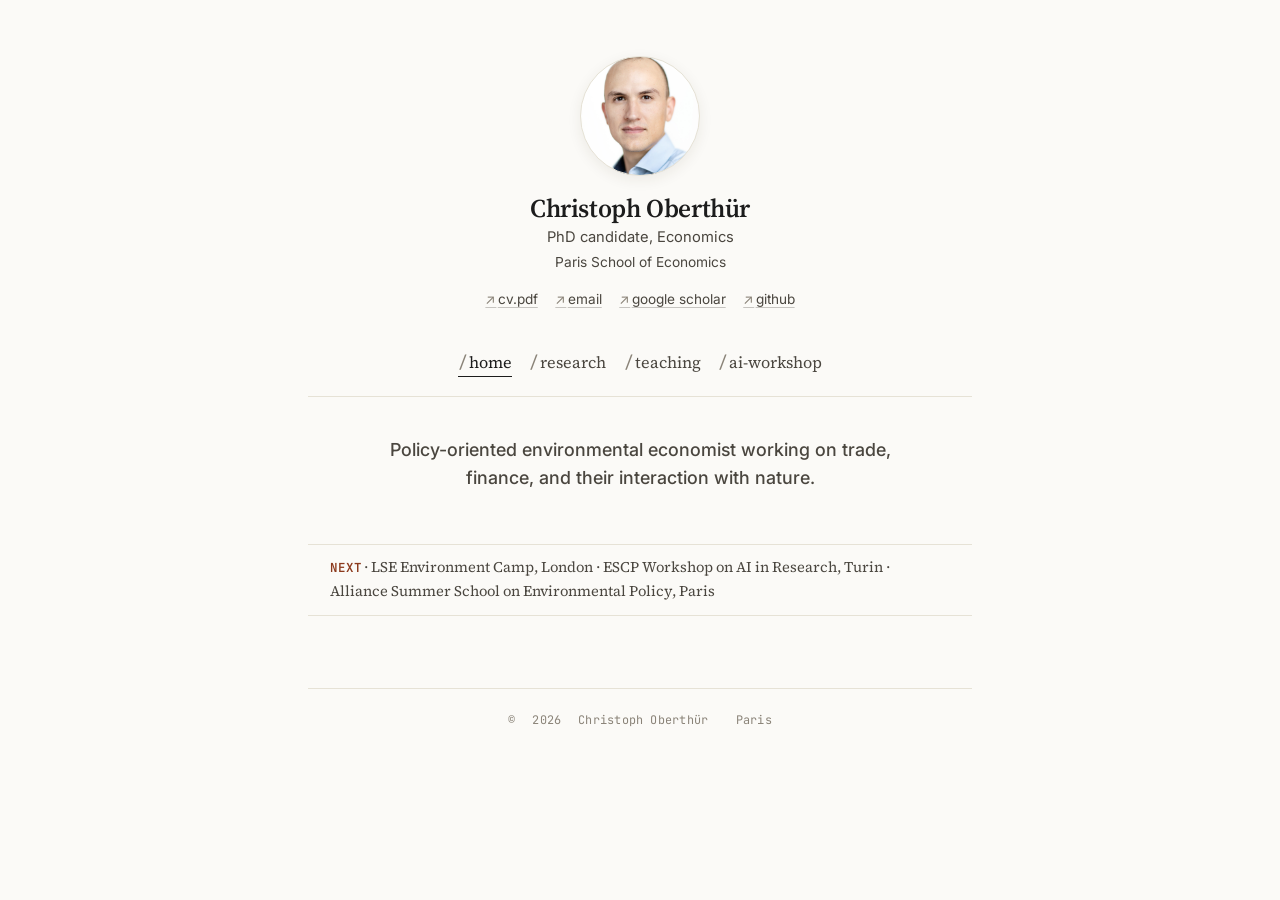
==== index.html @ 51893e3f "Add files via upload" ====
<!doctype html>
<html lang="en">
<head>
<meta charset="utf-8" />
<meta name="viewport" content="width=device-width, initial-scale=1" />
<title>Christoph Oberthür</title>
<meta name="description" content="Personal page of Christoph Oberthür, PhD candidate in Economics at the Paris School of Economics." />
<link rel="preconnect" href="https://fonts.googleapis.com" />
<link rel="preconnect" href="https://fonts.gstatic.com" crossorigin />
<link href="https://fonts.googleapis.com/css2?family=Source+Serif+4:opsz,wght@8..60,400;8..60,500;8..60,600&family=Inter:wght@400;500;600&family=JetBrains+Mono:wght@400&display=swap" rel="stylesheet" />
<link rel="stylesheet" href="minimal.css" />
<script src="minimal-tweaks.js"></script>
<style>
  /* Home-only: center the content column under the centered identity block. */
  body { text-align: center; }
  .lede, .next-line, .foot {
    margin-left: auto;
    margin-right: auto;
  }
  .lede { max-width: 32em; }
  .next-line {
    display: inline-block;
    border-left: none;
    border-top: 1px solid var(--rule);
    border-bottom: 1px solid var(--rule);
    padding: 0.7rem 1.4rem;
    background: transparent;
    text-align: left;
    max-width: 100%;
  }
  .foot { justify-content: center; }
  .foot span { margin: 0 0.6rem; }
</style>
</head>
<body>

<div class="shell">

  <aside class="side">
    <div class="avatar" aria-label="portrait of Christoph Oberthür"></div>
    <p class="id-name">Christoph Oberthür</p>
    <p class="id-role">PhD candidate, Economics</p>
    <p class="id-aff">Paris School of Economics</p>
    <ul class="links">
      <li><a href="CV_Christoph_Oberthuer.pdf"><span class="arrow">↗</span>cv.pdf</a></li>
      <li><a href="mailto:choberthur@mailbox.org"><span class="arrow">↗</span>email</a></li>
      <li><a href="https://scholar.google.com/citations?user=jgpY2G8AAAAJ&hl=en"><span class="arrow">↗</span>google scholar</a></li>
      <li><a href="https://github.com/s3chober"><span class="arrow">↗</span>github</a></li>
    </ul>
  </aside>

  <main>
    <nav class="topnav" aria-label="primary">
      <a class="current"><span class="slash">/</span>home</a>
      <a href="research.html"><span class="slash">/</span>research</a>
      <a href="teaching.html"><span class="slash">/</span>teaching</a>
      <a href="ai.html"><span class="slash">/</span>ai-workshop</a>
    </nav>

    <p class="lede" style="font-family: var(--sans); font-style: normal; font-weight: 500">Policy-oriented environmental economist working on trade, finance, and their interaction with nature.</p>

    <p class="next-line">
      <span class="next-label">Next</span> · LSE Environment Camp, London · ESCP Workshop on AI in Research, Turin · Alliance Summer School on Environmental Policy, Paris
    </p>

    <div class="foot">
      <span>© <span class="yr">2026</span> Christoph Oberthür</span>
      <span>Paris</span>
    </div>
  </main>

</div>

<script>
  document.querySelectorAll('.yr').forEach(n => n.textContent = new Date().getFullYear());
</script>

</body>
</html>
---- minimal.css ----
/* =============================================================
   minimal.css — shared shell for the minimal multi-page site
   Sidebar identity card + main column with Pascal-style /nav
   ============================================================= */

:root {
  --ink:        #1c1c1c;
  --ink-soft:   #4a463f;
  --muted:      #8a8378;
  --rule:       #e6e2d6;
  --rule-soft:  #f0eadd;
  --paper:      #fbfaf7;
  --bg:         #fbfaf7;
  --accent:     #b14a2a;
  --accent-deep:#8c3a1d;

  --serif:      "Source Serif 4", "Iowan Old Style", Cambria, Georgia, serif;
  --sans:       "Inter", system-ui, -apple-system, sans-serif;
  --mono:       "JetBrains Mono", ui-monospace, "SF Mono", Menlo, Consolas, monospace;

  --maxw:       1020px;
}

* { box-sizing: border-box; }
html { scroll-behavior: smooth; }

body {
  margin: 0;
  background: var(--bg);
  color: var(--ink);
  font-family: var(--mt-serif, var(--serif));
  font-size: var(--mt-font-size, 18px);
  line-height: 1.6;
  -webkit-font-smoothing: antialiased;
  text-rendering: optimizeLegibility;
}

p { margin: 0 0 1rem; text-wrap: pretty; }
p:last-child { margin-bottom: 0; }
em { font-style: italic; color: var(--ink-soft); }
strong { font-weight: 600; color: var(--ink); }

a {
  color: var(--ink);
  text-decoration: underline;
  text-decoration-thickness: 1px;
  text-underline-offset: 3px;
  text-decoration-color: color-mix(in oklab, var(--ink) 32%, transparent);
  transition: color 0.15s, text-decoration-color 0.15s;
}
a:hover {
  color: var(--accent);
  text-decoration-color: var(--accent);
}

/* ===== version switcher (warm | minimal | sidebar) ===== */
.vbar {
  border-bottom: 1px solid var(--rule);
  font-family: var(--mono);
  font-size: 0.74rem;
  color: var(--muted);
  letter-spacing: 0.02em;
  background: var(--paper);
}
.vbar-inner {
  max-width: var(--maxw);
  margin: 0 auto;
  padding: 0.55rem 1.75rem;
  display: flex;
  justify-content: flex-end;
  align-items: center;
  gap: 0.7rem;
}
.vbar-inner a, .vbar-inner span {
  color: var(--muted);
  text-decoration: none;
  border: none;
}
.vbar-inner a:hover { color: var(--ink); }
.vbar-inner a.active { color: var(--ink); }

/* ===== shell (centered single column) ===== */
.shell {
  max-width: 720px;
  margin: 0 auto;
  padding: 3.5rem 1.75rem 4.5rem;
  display: block;
}

/* ===== centered identity header ===== */
.side {
  text-align: center;
  margin-bottom: 2.4rem;
}
.avatar {
  width: var(--mt-avatar-size, 120px);
  height: var(--mt-avatar-size, 120px);
  border-radius: var(--mt-avatar-radius, 50%);
  margin: 0 auto 1.1rem;
  background-image: url("portrait.jpeg");
  background-size: cover;
  background-position: center 22%;
  background-color: var(--rule-soft);
  border: 1px solid var(--rule);
  box-shadow: 0 4px 14px rgba(60, 50, 30, 0.08);
  transition: border-radius 0.25s ease, width 0.25s ease, height 0.25s ease;
}
.avatar > * { display: none; }
.id-name {
  font-family: var(--serif);
  font-weight: 600;
  font-size: 1.6rem;
  margin: 0 0 0.2rem;
  line-height: 1.15;
  letter-spacing: -0.015em;
}
.id-role {
  margin: 0 0 0.15rem;
  font-family: var(--sans);
  font-size: 0.92rem;
  color: var(--ink-soft);
}
.id-aff {
  margin: 0 0 1rem;
  font-family: var(--sans);
  font-size: 0.86rem;
  color: var(--ink-soft);
  line-height: 1.5;
}
.id-aff strong { color: var(--ink); font-weight: 600; }

/* Social links — horizontal row in the centered layout */
.side .links {
  list-style: none;
  padding: 0;
  margin: 0;
  font-family: var(--sans);
  font-size: 0.85rem;
  display: flex;
  flex-wrap: wrap;
  justify-content: center;
  gap: 0.3rem 1.1rem;
}
.side .links li { padding: 0; }
.side .links a {
  color: var(--ink-soft);
  text-decoration: underline;
  text-decoration-color: color-mix(in oklab, var(--ink-soft) 30%, transparent);
  text-underline-offset: 3px;
}
.side .links a:hover {
  color: var(--accent);
  text-decoration-color: var(--accent);
}
.side .links .arrow { color: var(--muted); margin-right: 0.1em; }

/* "Next" pulse line — upcoming travel */
.next-line {
  margin: 1.4rem 0 0;
  padding: 0.7rem 0.9rem;
  border-left: 2px solid var(--accent);
  background: color-mix(in oklab, var(--accent) 6%, transparent);
  font-size: 0.92rem;
  color: var(--ink-soft);
}
.next-label {
  font-family: var(--mono);
  font-size: 0.78rem;
  color: var(--accent-deep);
  letter-spacing: 0.06em;
  text-transform: uppercase;
  font-weight: 600;
}

/* ===== main column ===== */
main { min-width: 0; }

.topnav {
  display: flex;
  flex-wrap: wrap;
  justify-content: center;
  gap: 0.4rem 1.1rem;
  margin: 0 0 2.4rem;
  padding-bottom: 1.2rem;
  border-bottom: 1px solid var(--rule);
  font-family: var(--serif);
  font-size: 1.02rem;
}
.topnav a {
  color: var(--ink-soft);
  text-decoration: none;
  border-bottom: 1px solid transparent;
  padding-bottom: 1px;
}
.topnav a:hover {
  color: var(--accent);
  border-bottom-color: var(--accent);
}
.topnav a.current {
  color: var(--ink);
  border-bottom-color: var(--ink);
}
.topnav .slash {
  color: var(--muted);
  margin-right: 0.05em;
  font-family: var(--mono);
}

/* ===== headings & flow ===== */
h1 {
  font-family: var(--serif);
  font-weight: 500;
  font-size: 2.2rem;
  letter-spacing: -0.015em;
  line-height: 1.08;
  margin: 0 0 1.1rem;
  text-wrap: balance;
}
h1.compact { font-size: 1.7rem; margin-bottom: 0.6rem; }

.lede {
  font-family: var(--serif);
  font-style: italic;
  font-size: 1.12rem;
  color: var(--ink-soft);
  margin: 0 0 1.8rem;
  max-width: 36em;
}

h2 {
  font-family: var(--serif);
  font-weight: 500;
  font-size: 1.3rem;
  margin: 2.4rem 0 0.9rem;
  letter-spacing: -0.01em;
}
h2:first-child { margin-top: 0; }
h2 .num {
  color: var(--muted);
  font-family: var(--mono);
  font-size: 0.76rem;
  font-weight: 400;
  margin-right: 0.6em;
  letter-spacing: 0.06em;
}

hr {
  border: none;
  border-top: 1px solid var(--rule);
  margin: 2.8rem 0;
}

.sub {
  font-family: var(--sans);
  font-size: 0.72rem;
  text-transform: uppercase;
  letter-spacing: 0.12em;
  color: var(--muted);
  margin: 2rem 0 0.6rem;
  font-weight: 600;
}
.sub:first-child { margin-top: 0; }

/* ===== paper list ===== */
.paper-list {
  list-style: none;
  padding: 0;
  margin: 0;
}
.paper-list > li {
  padding: 0.75rem 0;
  border-bottom: 1px solid var(--rule);
}
.paper-list > li:last-child { border-bottom: none; }
.paper-list .ptitle {
  font-weight: 500;
  color: var(--ink);
  display: block;
  margin-bottom: 0.1rem;
  line-height: 1.4;
}
.paper-list .pauthors {
  display: block;
  font-family: var(--serif);
  font-size: 0.96rem;
  color: var(--ink-soft);
}
.paper-list .pmeta {
  display: inline-block;
  margin-top: 0.35rem;
  font-family: var(--mono);
  font-size: 0.74rem;
  color: var(--muted);
  letter-spacing: 0.03em;
}

.paper-list .pdesc {
  display: block;
  margin-top: 0.45rem;
  color: var(--ink-soft);
  font-size: 0.95rem;
  line-height: 1.55;
}


/* ===== timeline ===== */
.timeline {
  list-style: none;
  padding: 0;
  margin: 0.4rem 0 0;
}
.timeline li {
  display: grid;
  grid-template-columns: 6rem 1fr;
  gap: 1rem;
  padding: 0.55rem 0;
  border-bottom: 1px solid var(--rule);
  font-size: 0.96rem;
}
.timeline li:last-child { border-bottom: none; }
.timeline .y {
  font-family: var(--mono);
  font-size: 0.82rem;
  color: var(--muted);
  letter-spacing: 0.02em;
  padding-top: 0.2em;
}
.timeline .b { color: var(--ink-soft); }
.timeline .b strong { color: var(--ink); font-weight: 500; display: block; }

/* ===== two-col conferences ===== */
.conf-cols {
  display: grid;
  grid-template-columns: 1fr 1fr;
  gap: 1.4rem 2rem;
  font-size: 0.96rem;
}
.conf-cols ul { list-style: none; padding: 0; margin: 0.25rem 0 0; }
.conf-cols li { color: var(--ink-soft); padding: 0.18rem 0; }

/* ===== facts ===== */
dl.facts { margin: 0.4rem 0 0; }
dl.facts dt {
  font-family: var(--sans);
  font-size: 0.72rem;
  text-transform: uppercase;
  letter-spacing: 0.1em;
  color: var(--muted);
  margin-top: 0.9rem;
  font-weight: 600;
}
dl.facts dt:first-child { margin-top: 0; }
dl.facts dd { margin: 0.15rem 0 0; color: var(--ink-soft); font-size: 0.96rem; }

/* ===== footer ===== */
.foot {
  margin-top: 4.5rem;
  padding-top: 1.4rem;
  border-top: 1px solid var(--rule);
  font-family: var(--mono);
  font-size: 0.74rem;
  color: var(--muted);
  letter-spacing: 0.02em;
  display: flex;
  justify-content: space-between;
  flex-wrap: wrap;
  gap: 0.5rem;
}

/* ===== responsive ===== */
@media (max-width: 820px) {
  .shell { padding: 2rem 1.5rem 4rem; }
  .avatar { width: 96px; height: 96px; }
}
@media (max-width: 520px) {
  body { font-size: 17px; }
  h1 { font-size: 1.85rem; }
  .topnav { font-size: 0.96rem; gap: 0.3rem 0.85rem; }
  .conf-cols { grid-template-columns: 1fr; }
  .timeline li { grid-template-columns: 5rem 1fr; gap: 0.8rem; }
}
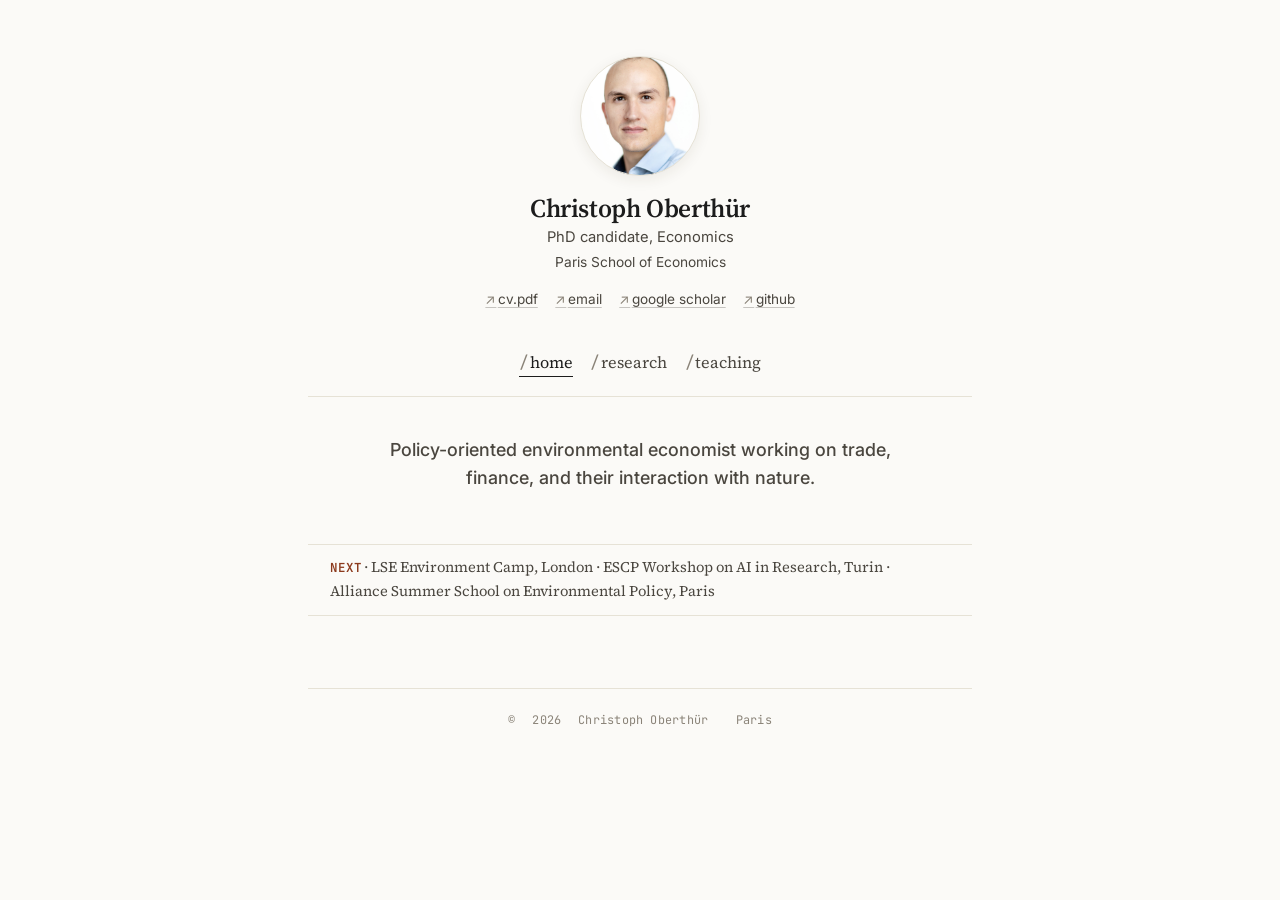
==== commit c7be457d: "Add files via upload" ====
--- a/index.html
+++ b/index.html
@@ -54,7 +54,6 @@
       <a class="current"><span class="slash">/</span>home</a>
       <a href="research.html"><span class="slash">/</span>research</a>
       <a href="teaching.html"><span class="slash">/</span>teaching</a>
-      <a href="ai.html"><span class="slash">/</span>ai-workshop</a>
     </nav>
 
     <p class="lede" style="font-family: var(--sans); font-style: normal; font-weight: 500">Policy-oriented environmental economist working on trade, finance, and their interaction with nature.</p>
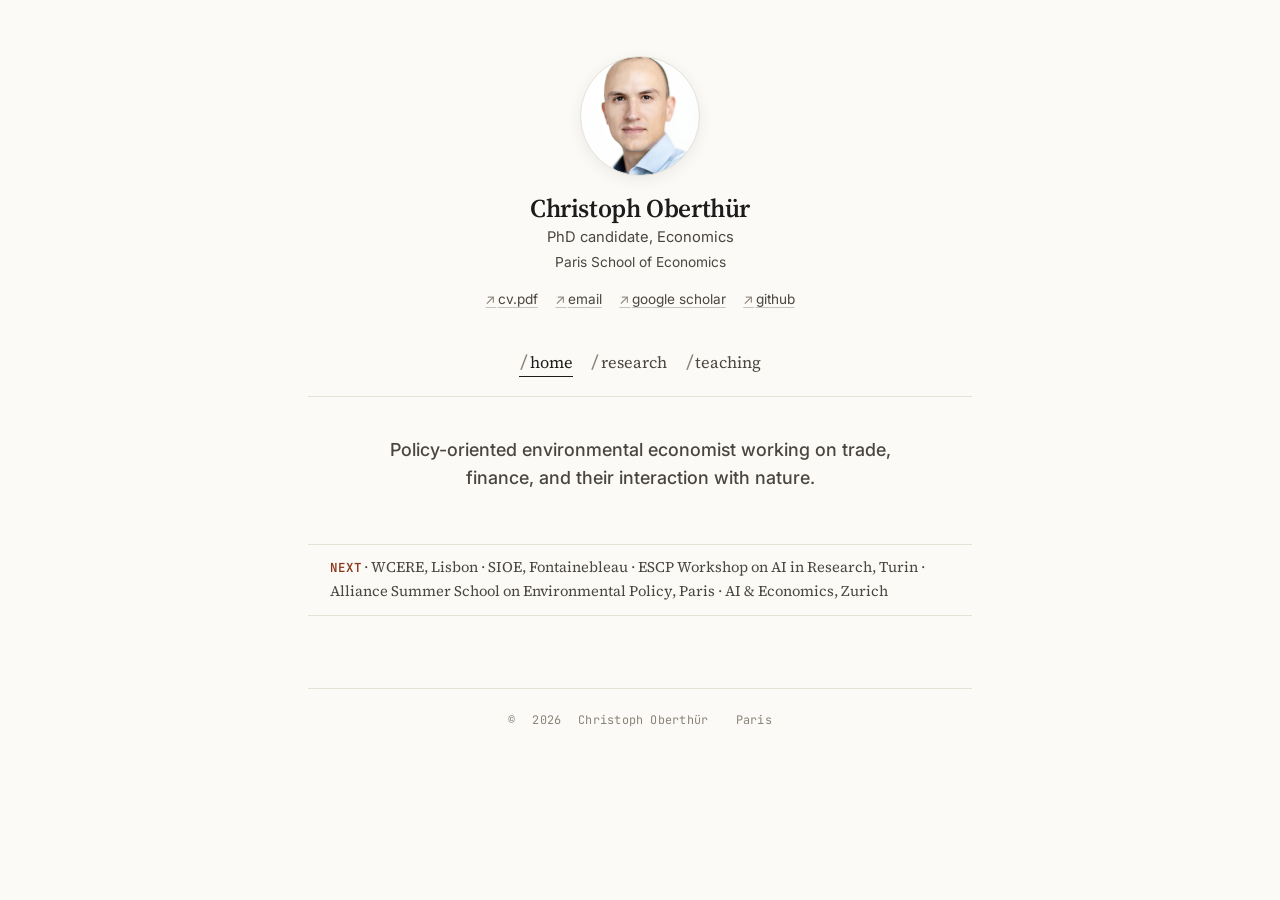
==== commit cd43e7e5: "Add files via upload" ====
--- a/index.html
+++ b/index.html
@@ -59,7 +59,7 @@
     <p class="lede" style="font-family: var(--sans); font-style: normal; font-weight: 500">Policy-oriented environmental economist working on trade, finance, and their interaction with nature.</p>
 
     <p class="next-line">
-      <span class="next-label">Next</span> · LSE Environment Camp, London · ESCP Workshop on AI in Research, Turin · Alliance Summer School on Environmental Policy, Paris
+      <span class="next-label">Next</span> · WCERE, Lisbon · SIOE, Fontainebleau · ESCP Workshop on AI in Research, Turin · Alliance Summer School on Environmental Policy, Paris · AI &amp; Economics, Zurich
     </p>
 
     <div class="foot">
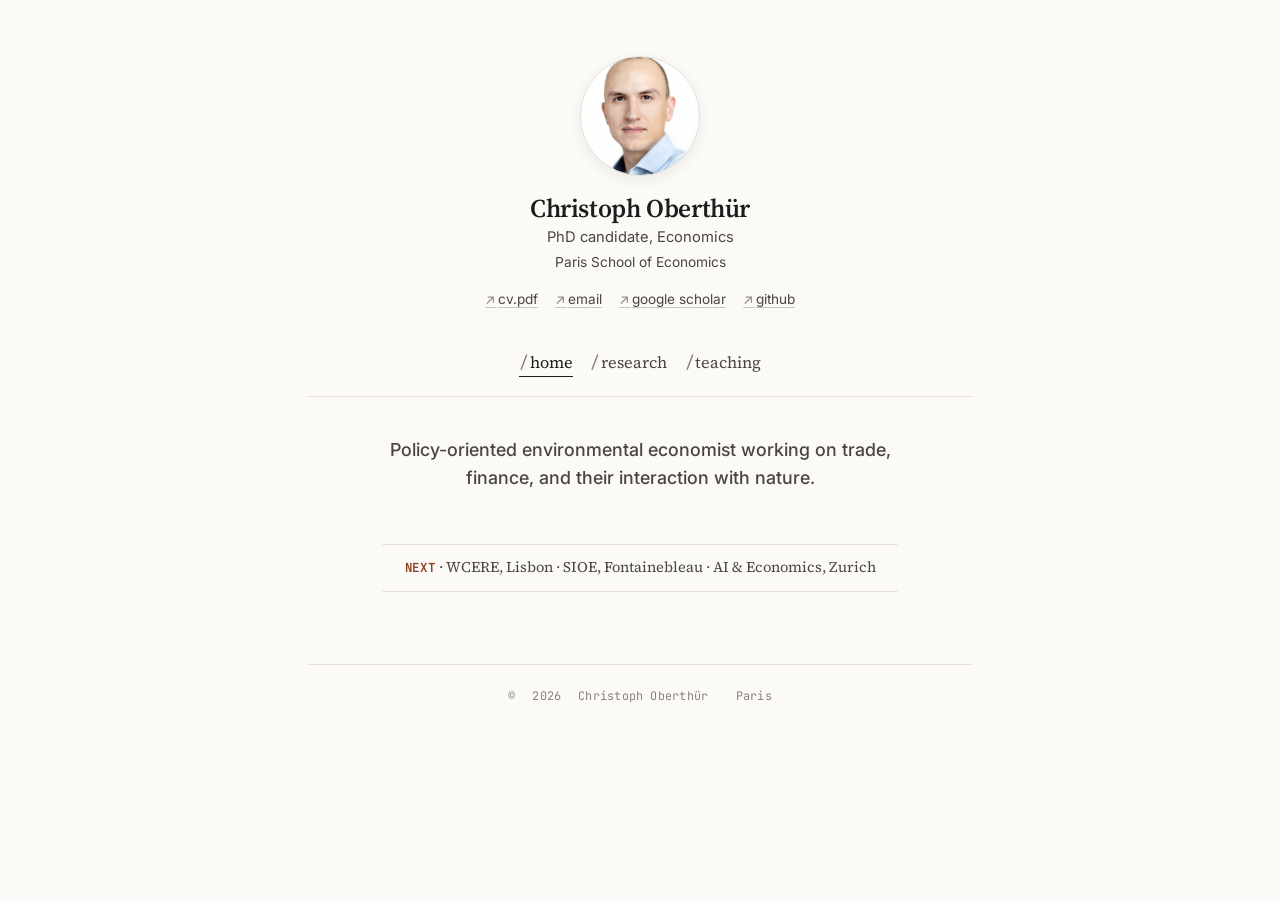
==== commit c6265f0e: "Add files via upload" ====
--- a/index.html
+++ b/index.html
@@ -59,7 +59,7 @@
     <p class="lede" style="font-family: var(--sans); font-style: normal; font-weight: 500">Policy-oriented environmental economist working on trade, finance, and their interaction with nature.</p>
 
     <p class="next-line">
-      <span class="next-label">Next</span> · WCERE, Lisbon · SIOE, Fontainebleau · ESCP Workshop on AI in Research, Turin · Alliance Summer School on Environmental Policy, Paris · AI &amp; Economics, Zurich
+      <span class="next-label">Next</span> · WCERE, Lisbon · SIOE, Fontainebleau · AI &amp; Economics, Zurich
     </p>
 
     <div class="foot">
